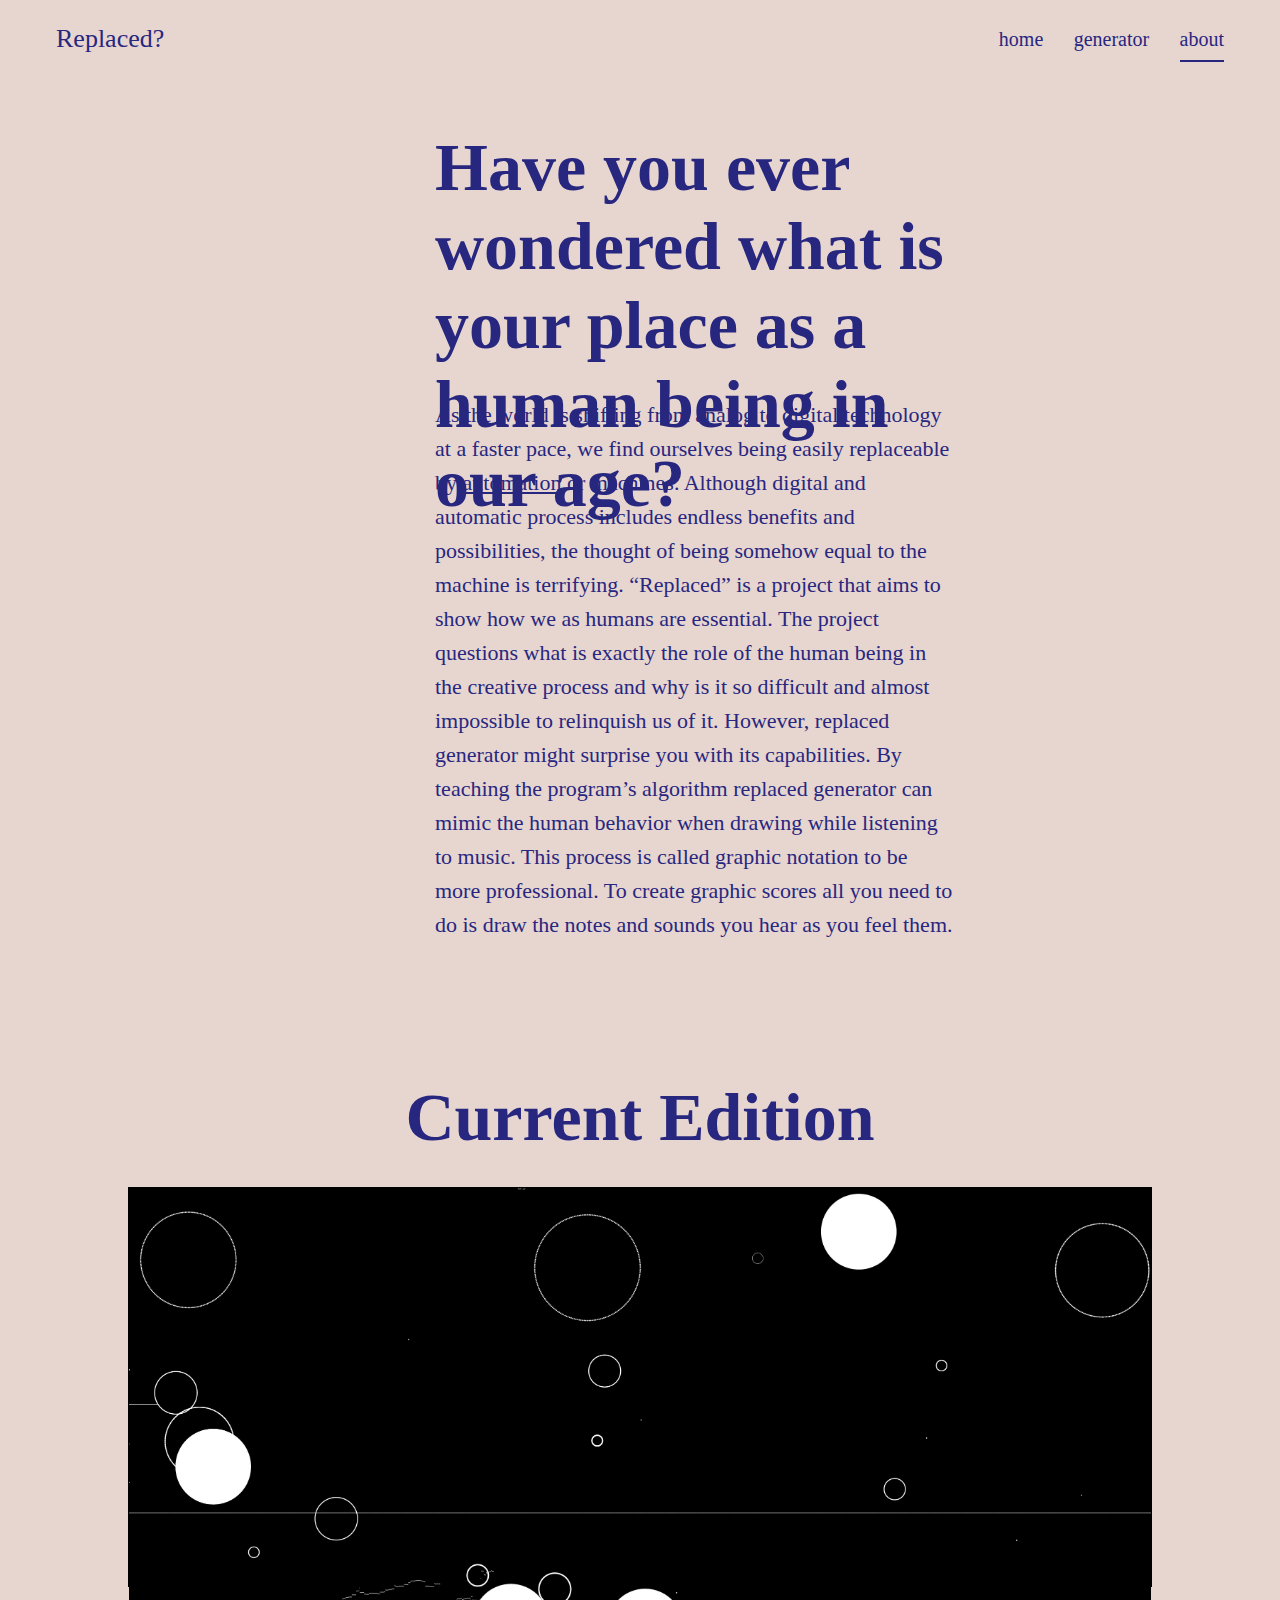
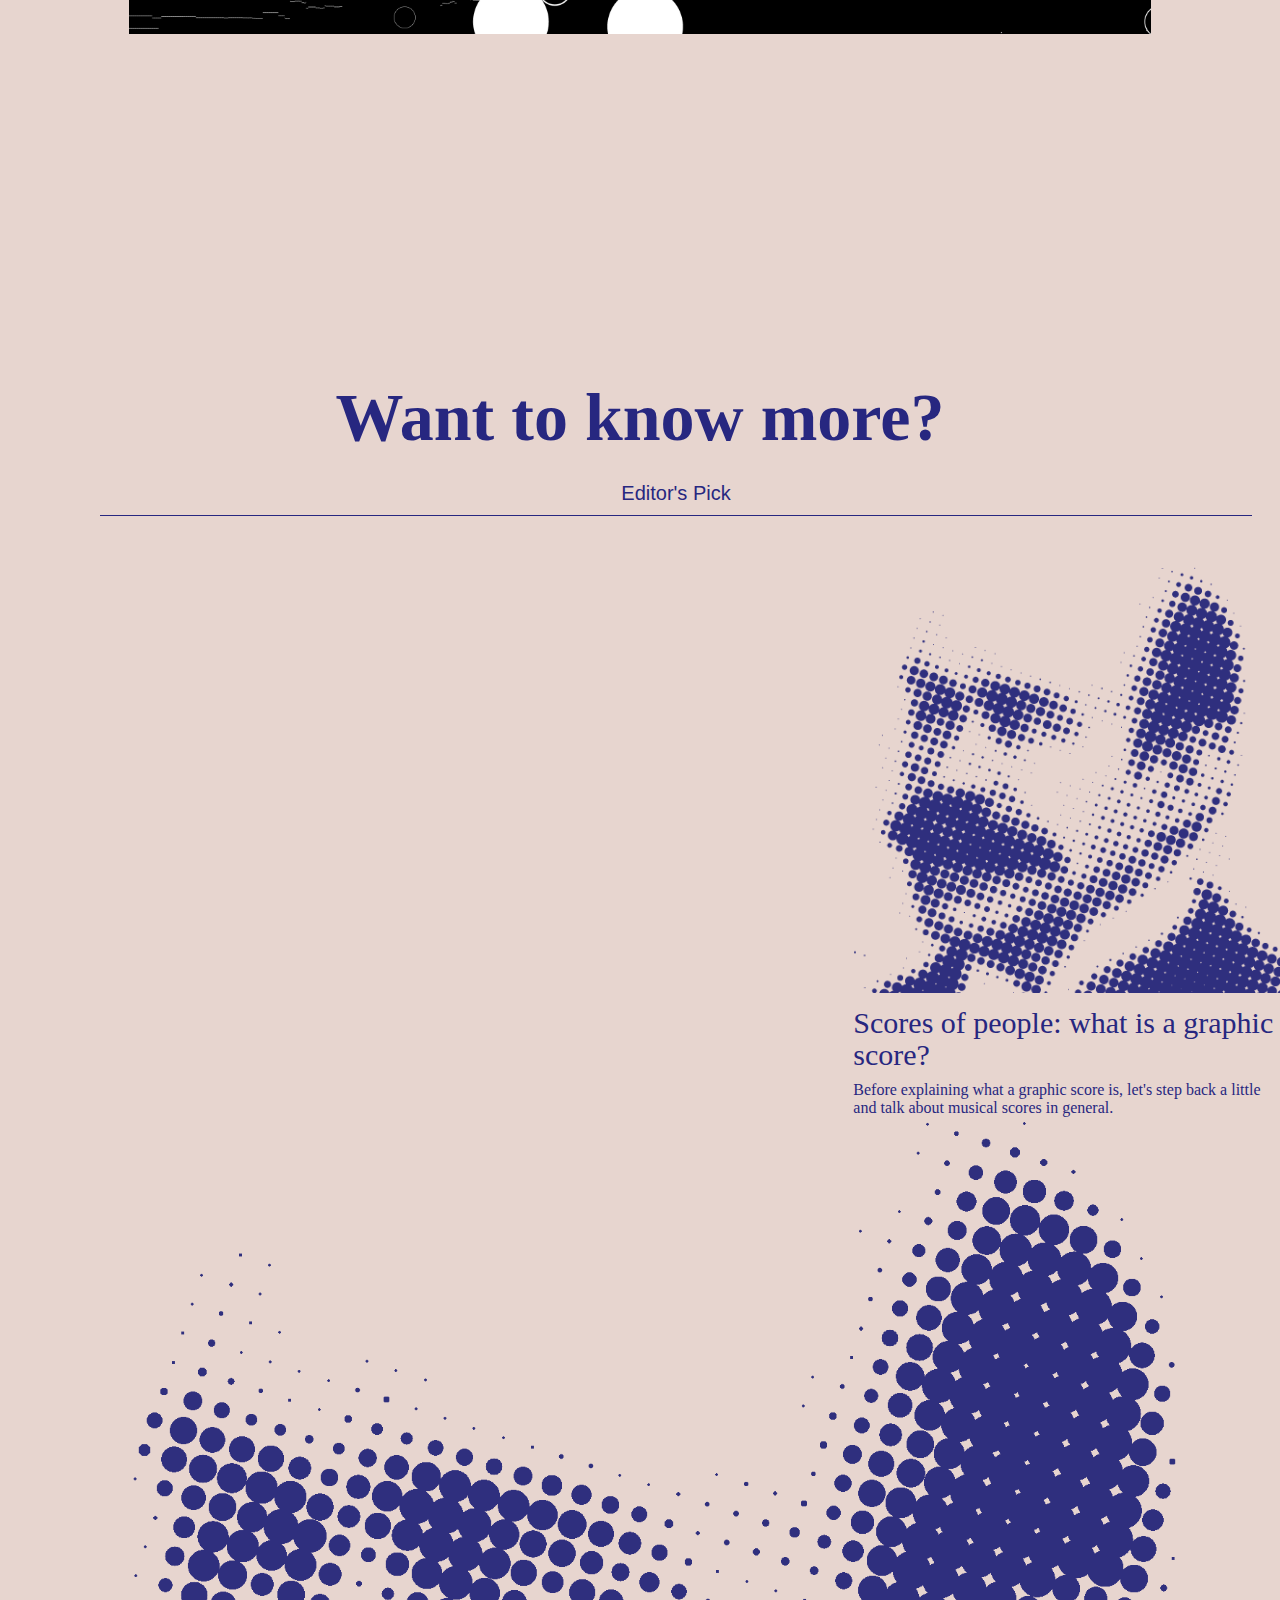
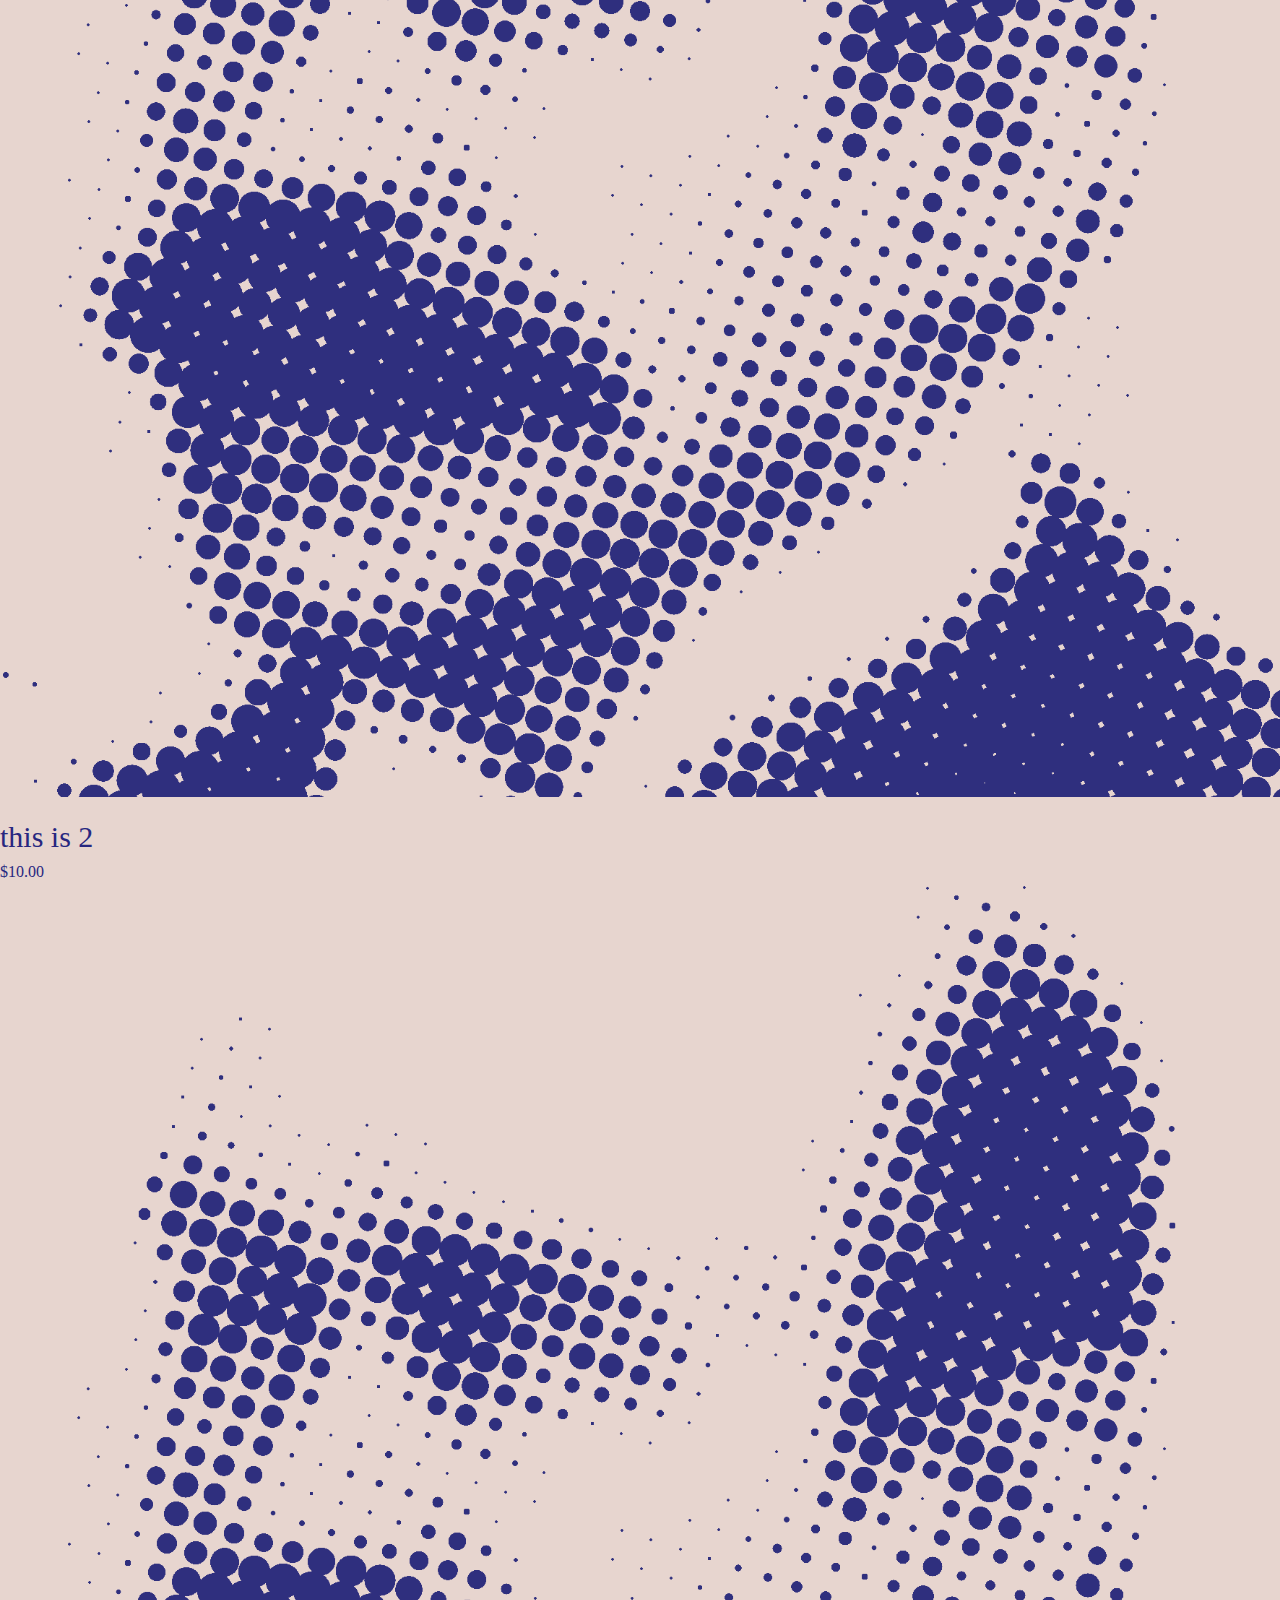
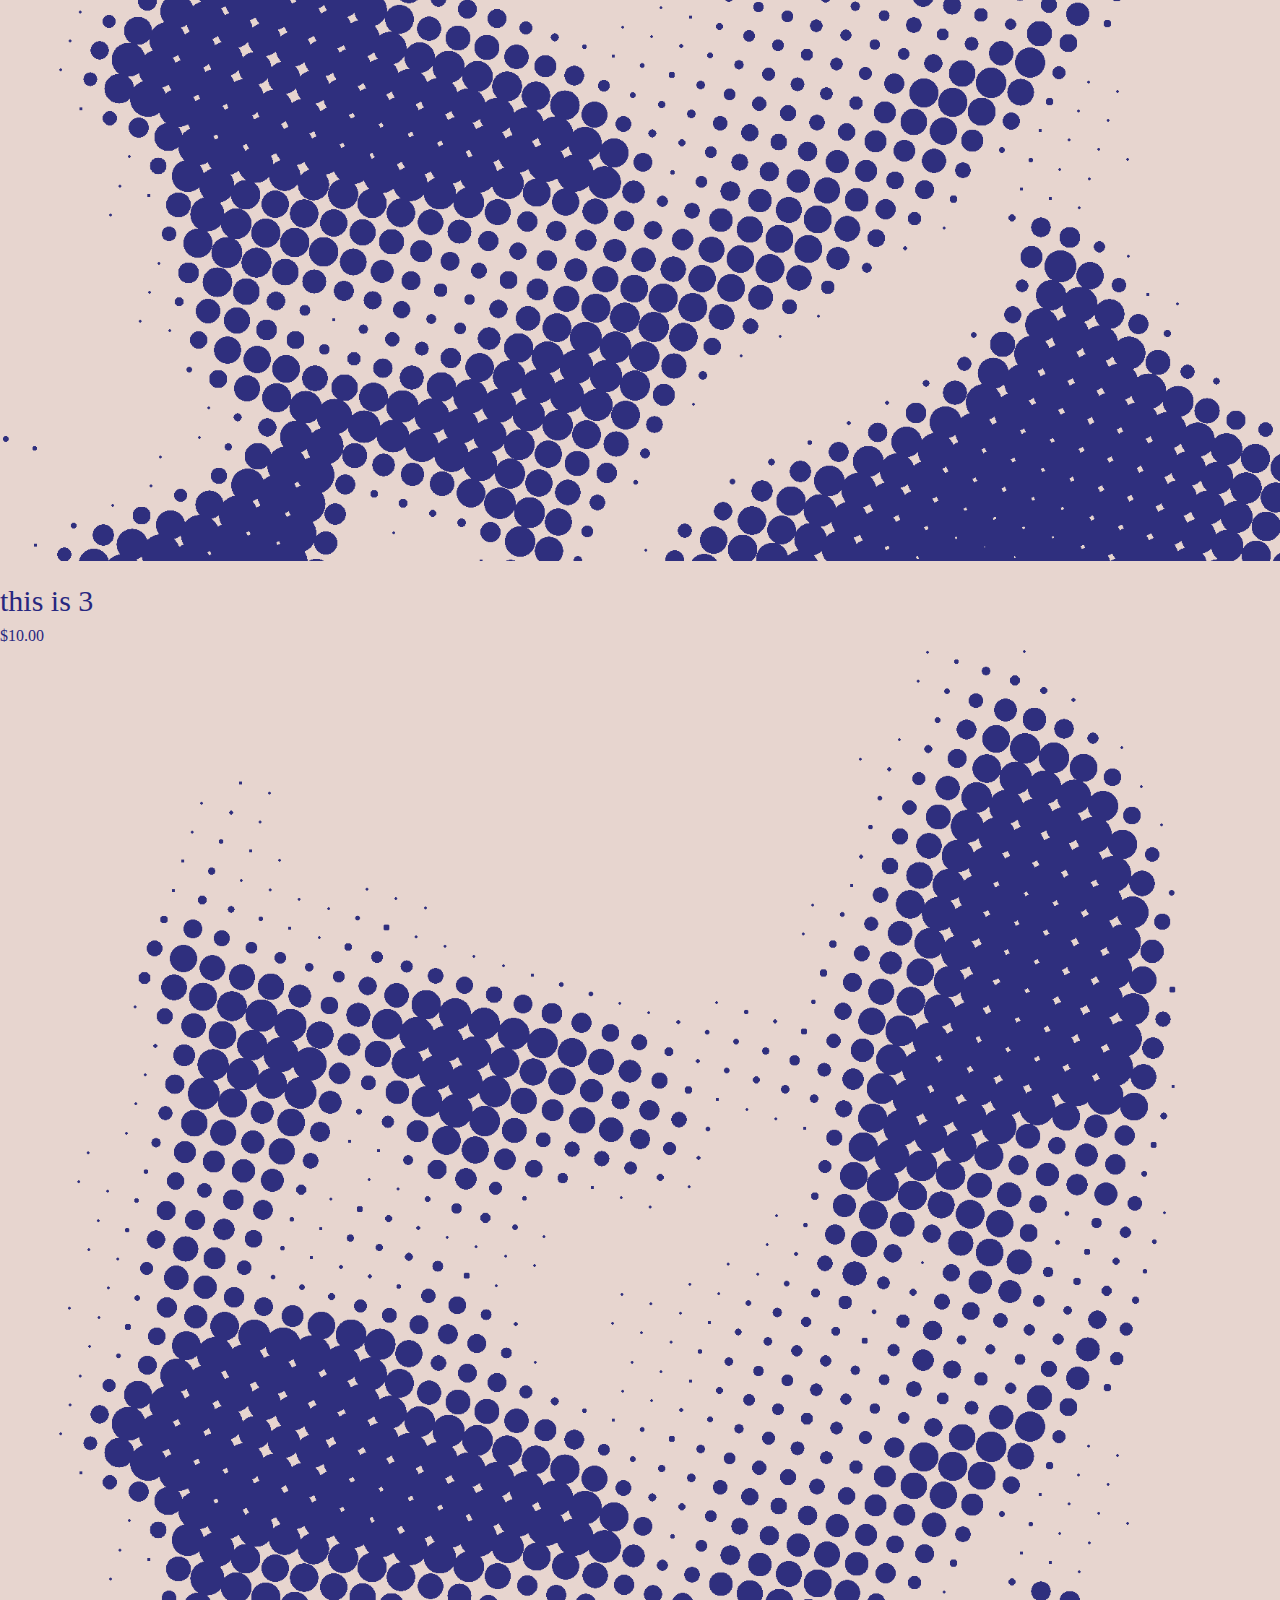
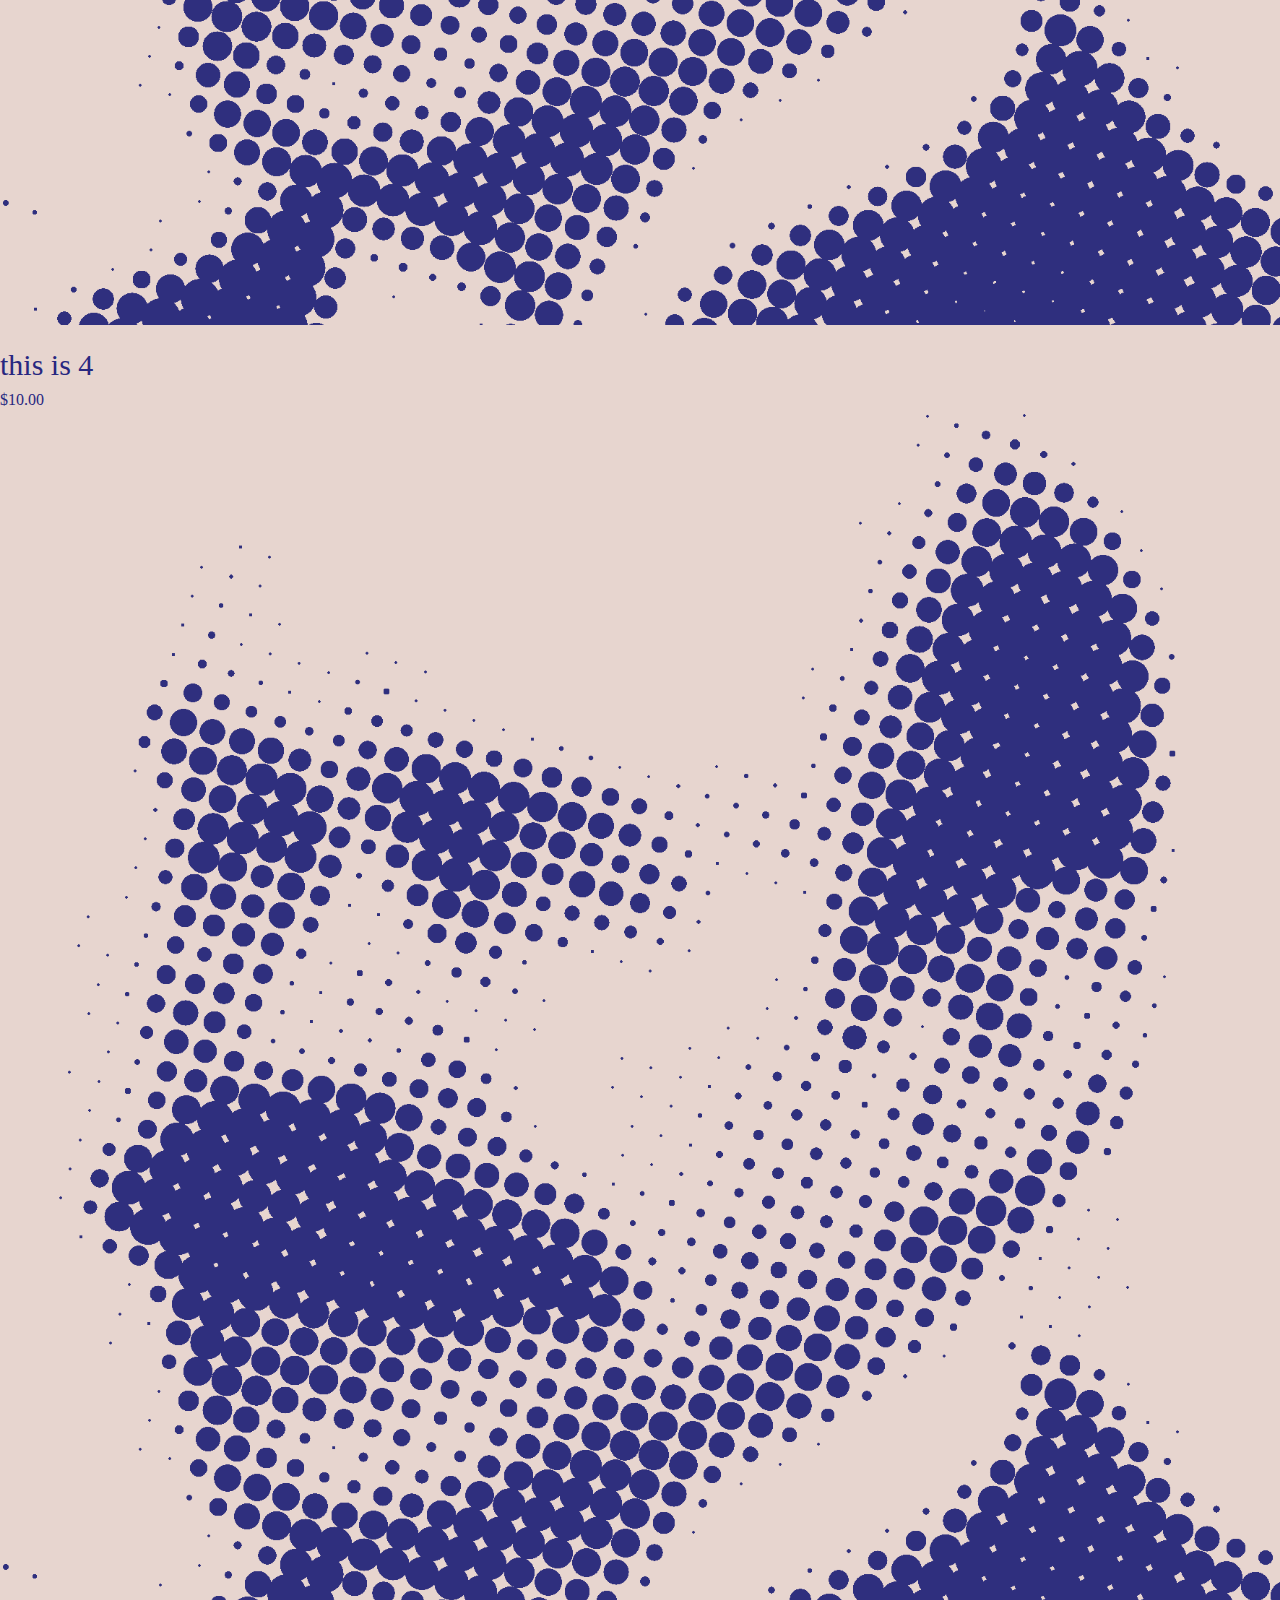
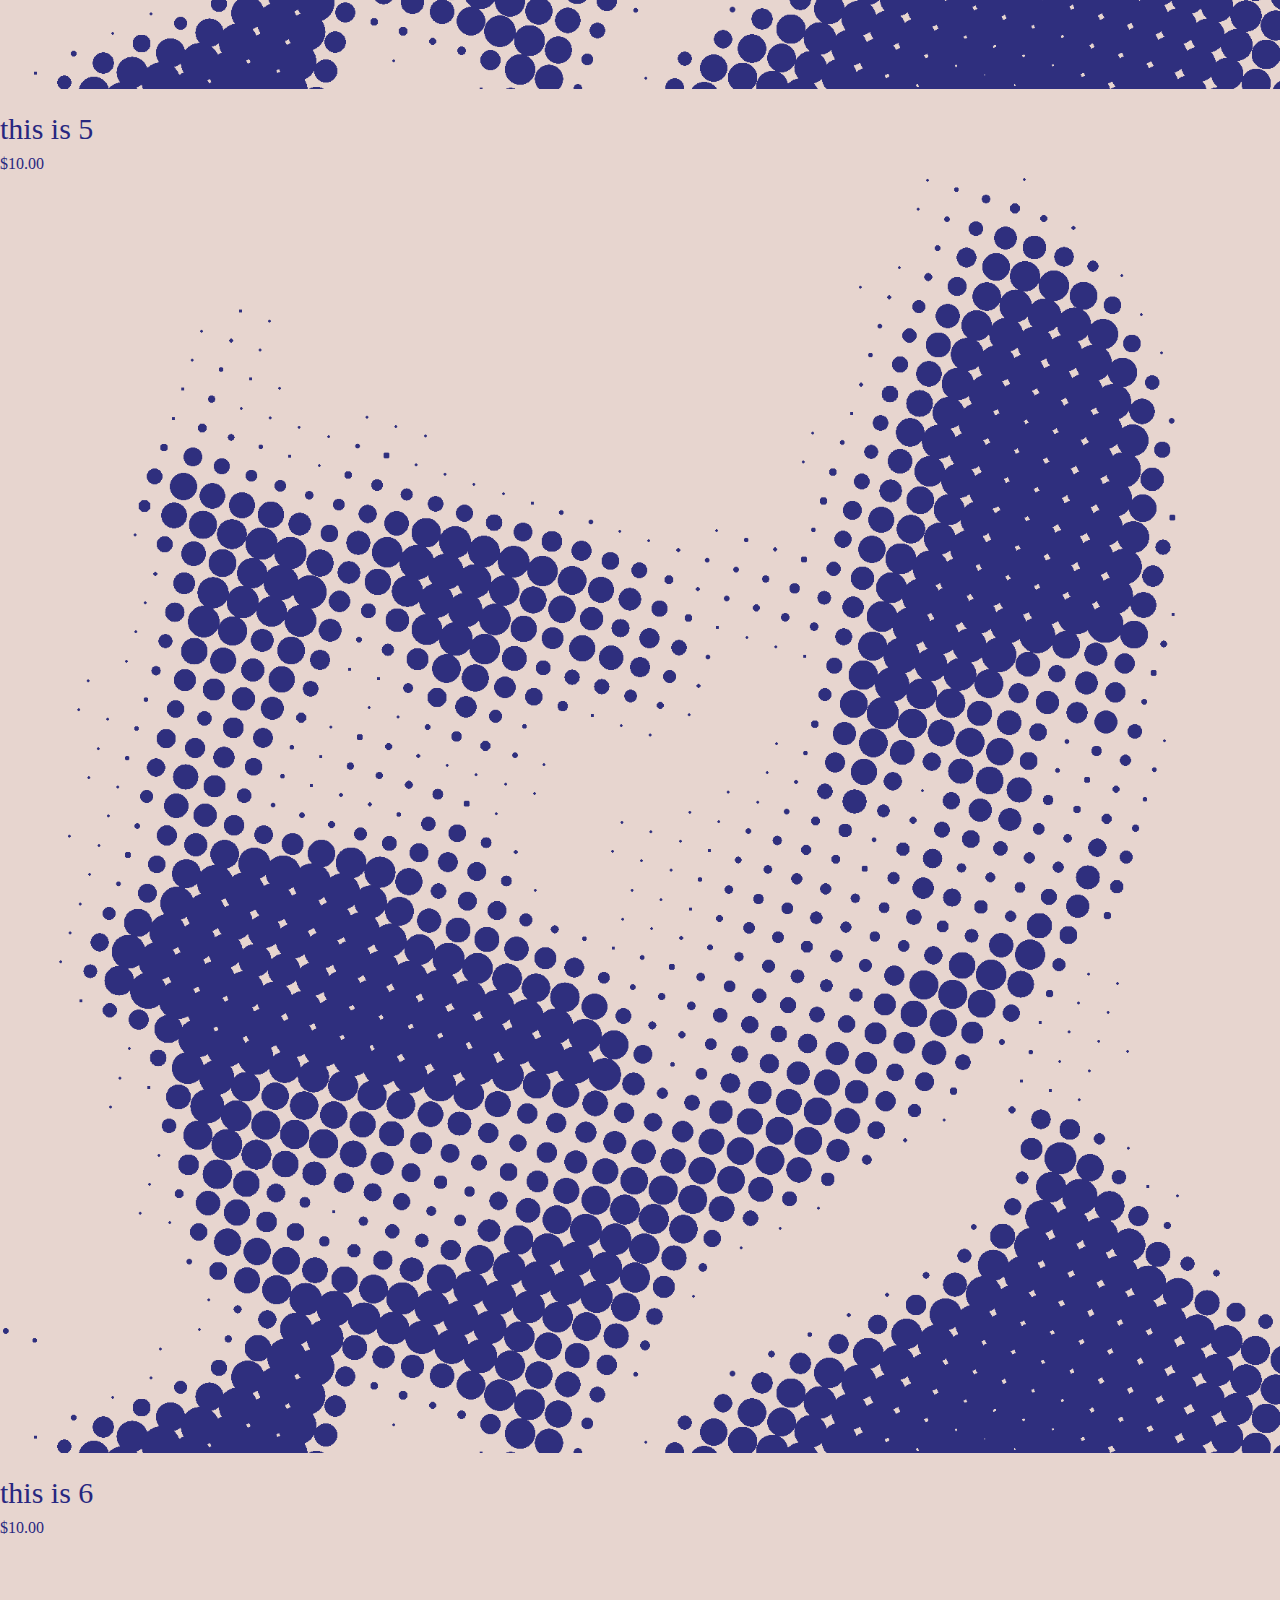
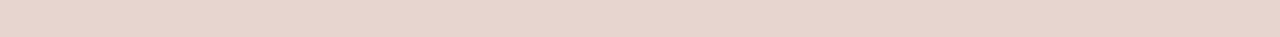
==== about.html @ 5e77e871 "version 2.2" ====
<!DOCTYPE html>
<html lang="en">

<head>
  <meta charset="UTF-8">
  <meta http-equiv="X-UA-Compatible" content="IE=edge">
  <meta name="viewport" content="width=device-width, initial-scale=1.0">
  <title>Replaced</title>
  <link rel="stylesheet" type="text/css" href="style/style.css">
  <link rel="stylesheet" type="text/css" href="style/about.css">
  <link rel="shortcut icon" type="image/jpg" href="favicon.jpg" />


</head>

<body>
  <nav>
    <h1>Replaced?</h1>

    <ul class="navigation">
      <li><a href="index.html" class="nav-link">home</a></li>
      <li><a href="generator.html" class="nav-link">generator</a></li>
      <li><a href="about.html" class="nav-link active-link">about</a></li>

    </ul>
  </nav>

  <main>
    <h1>Have you ever wondered what is your place as a human being in our age?</h1>
    <p>As the world is shifting from analog to digital technology at a faster pace, we find ourselves being easily
      replaceable by <span class="name-walter" onmouseover="onWalterHover()"
        onmouseout="onWalterOut()">automation</span> or machines. Although digital and automatic process includes
      endless benefits and possibilities, the thought of being somehow equal to the machine is terrifying. “Replaced” is
      a project that aims to show how we as humans are essential. The project questions what is exactly the role of the
      human being in the creative process and why is it so difficult and almost impossible to relinquish us of it.
      However, replaced generator might surprise you with its capabilities. By teaching the program’s algorithm replaced
      generator can mimic the human behavior when drawing while listening to music. This process is called graphic
      notation to be more professional. To create graphic scores all you need to do is draw the notes and sounds you
      hear as you feel them.
    </p>
    <div class="modal walter-modal">
      <img src="img/automation.png" />
      <h2>Automation</h2>
      <p class="test">Automation describes a wide range of technologies that reduce human intervention in processes.
        Human intervention is reduced by predetermining decision criteria, subprocess relationships, and related actions
        — and embodying those predeterminations in machines.</p>
    </div>
  </main>

  <main class="section-edition">
    <h1>Current Edition</h1>
    <div class="edition-img-container">
      <img src="img/score.jpg" />
    </div>
  </main>

  <section>
    <h1>Want to know more?</h1>


    <h1 class="editor-content">Editor's Pick</h1>
    <div class="collection">
      <div class="product product1">
        <img src="img/walter.png" />
        <div class="product__name">
          <p>
            <a href="#">Scores of people: what is a graphic score?</a>
          </p>
        </div>
        <div class="product__price">
          <p>Before explaining what a graphic score is, let's step back a little and talk about musical scores in
            general.
        </div>
      </div>
    </div>

    <div class="product product2">
      <a class="product-image"> <img src="img/walter.png" /></a>
      <div class="product__name">
        <p>
          <a href="#">this is 2</a>
        </p>
      </div>
      <div class="product__price">
        <p>$10.00</p>
      </div>
    </div>
    </div>

    <div class="product product3">
      <a class="product-image"> <img src="img/walter.png" /></a>
      <div class="product__name">
        <p>
          <a href="#">this is 3</a>
        </p>
      </div>
      <div class="product__price">
        <p>$10.00</p>
      </div>
    </div>

    </div>

    <div class="product product4">
      <a class="product-image"> <img src="img/walter.png" /></a>
      <div class="product__name">
        <p>
          <a href="#">this is 4</a>
        </p>
      </div>
      <div class="product__price">
        <p>$10.00</p>
      </div>
    </div>
    </div>

    <div class="product product5">
      <a class="product-image"> <img src="img/walter.png" /></a>
      <div class="product__name">
        <p>
          <a href="#">this is 5</a>
        </p>
      </div>
      <div class="product__price">
        <p>$10.00</p>
      </div>
    </div>

    </div>
    <div class="product product6">
      <a class="product-image"> <img src="img/walter.png" /></a>
      <div class="product__name">
        <p>
          <a href="#">this is 6</a>
        </p>
      </div>
      <div class="product__price">
        <p>$10.00</p>

      </div>
    </div>
  </section>

  <script>
    function onWalterHover() {
      const elWalter = document.querySelector('.walter-modal')
      elWalter.classList.add('modal-show')
    }

    function onWalterOut() {
      const elWalter = document.querySelector('.walter-modal')
      elWalter.classList.remove('modal-show')
    }
  </script>

</body>

</html>
---- style/style.css ----
@font-face {
  font-family: ArbelG-Regular;
  src: url(../font/ArbelG-Regular.otf)
}

* {
  margin: 0;
  padding: 0;
  box-sizing: border-box;
}

body {
  font-family: ArbelG-Regular;
  width: 100%;
}

/* Remove scrollbar space */
::-webkit-scrollbar {
  width: 0;
  background: transparent;
}

html {
  scroll-behavior: smooth;
}

body {
  width: 100%;
  font-family: ArbelG-Regular;
}

ul {
  list-style-type: none;
}

.nav-link {
  text-decoration: none;
  padding-bottom: 10px;
  color: hsl(0, 0%, 100%);
}

.nav-link:hover {
  color: hsl(0, 0%, 100%);
  /* text-decoration: underline; */
  border-bottom: 2px solid;

}

.active-link {
  /* text-decoration: underline; */
  border-bottom: 2px solid;

  cursor: default;
}

nav {
  position: sticky;
  font-size: 20px;
  z-index: 1;

  top: 0;
  left: 0;
  z-index: 1;
  display: flex;
  align-items: center;
  justify-content: space-between;
  padding: 1.5rem 3.5rem;
  background-color: rgba(0, 0, 0, 0.8);
}

nav h1 {
  font-size: 26px;
  color: rgb(255, 255, 255);
  font-weight: 400;
}

nav ul {
  display: flex;
  gap: 1.9rem;
}
---- style/about.css ----
@font-face {
  font-family: ArbelG-Regular;
  src: url(../font/ArbelG-Regular.otf)
}

* {
  margin: 0;
  padding: 0;
}

body {
  background-color: #e7d5cf;
  color: #272780;

  width: 100%;
  height: 100%;

  font-family: ArbelG-Regular;
  font-size: 16px;
  font-weight: normal;
  padding-bottom: 100px;
}

/* scrollbar width */
::-webkit-scrollbar {
  width: 13px;
}

::-webkit-scrollbar-track {
  background: #e9c4b9;

}

/* Handle */
::-webkit-scrollbar-thumb {
  background: #e4af9d;
  border-radius: 20px;

}

/* Handle on hover */
::-webkit-scrollbar-thumb:hover {
  background: #d68367;
}

nav {
  background-color: #e7d5cf;

}

nav h1, .nav-link {
  color: #272780;
}

.nav-link:hover {
  color: #272780;
  /* text-decoration: underline; */
}

main {
  width: 100%;
  height: 100vh;
  margin-top: 50px;
  display: grid;

  grid-template-columns: repeat(12, 1fr);
  grid-template-rows: 270px 1fr;
  /* grid-template-rows: 190px 1fr; */

  /* background-color: tomato; */
  column-gap: 25px;
}

main h1 {
  grid-column: 5/10;
  grid-row: 1/2;
  font-family: 'Crimson Pro', serif;
  font-size: 68px;
}

.editor-content {
  text-align: center;
  margin-left: 100px;
  margin-top: 25px;
  width: 90%;
  font-family: ff-basic-gothic-pro, sans-serif;
  font-weight: 100;
  font-style: normal;
  font-size: 20px;
  padding-bottom: 10px;
  border-bottom: 1px solid;
}

section h1 {
  text-align: center;
  font-family: 'Crimson Pro', serif;
  font-size: 68px;

}

main p {
  grid-column: 5/10;
  grid-row: 2/3;
  font-size: 1.375rem;
  line-height: 2.125rem;

}

.name-walter {
  text-decoration: underline;
  font-size: 1.375rem;
  line-height: 2.125rem;
}


.walter-modal {
  grid-column: 3/5;
  grid-row: 1/3;
  display: none;
  height: 500px;
  /* background-color: red; */
}

.walter-modal h2 {
  margin: 12px 0;
  text-decoration: underline;
}

.walter-modal img {
  width: 100%;
  margin-top: 1rem;
}


/* Example using .modal class this time */
.modal p {
  font-size: 1.125rem;
  line-height: 1.5rem;
}

.modal-show {
  display: block;
}

.collection {
  width: 100%;
  margin-top: 50px;
  display: grid;
  /* grid-auto-columns: max-content;
  grid-auto-flow: dense;
  grid-auto-rows: minmax(100px, auto); */
  grid-template-columns: repeat(3, 1fr);
  /* grid-template-rows: 200px 1fr; */
  /* grid-template-rows: minmax(); */
  grid-gap: 25px;
}

.product img {
  width: 100%;
}

section p {
  margin-top: 10px;
  text-decoration: none;
  color: #272780;
}

section p a {
  font-family: 'Crimson Pro', serif;
  margin-top: 0px;
  font-size: 30px;
  text-decoration: none;
  color: #272780;
  line-height: 2rem;
}

.section-edition {
  display: flex;
  flex-direction: column;
  /* justify-content: center; */
  align-items: center;

}

.section-edition h1 {
  margin-bottom: 30px;
}

.edition-img-container {
  width: 80%;
  height: 400px;
  border: black solid 1px;
}

.section-edition img {
  width: 100%;
  object-fit: cover;
}

.product-image img {
  width: 100%;
  margin-bottom: 10px;
}

.product {
  grid-row: span 1;
  grid-column: span 1;
  width: 100%;
}

.product1 {
  grid-column: 3/5;
  grid-row: 1/3;
}

.product2 {
  grid-column: 6/8;
  grid-row: 1/3;
}

.product3 {
  grid-column: 9/11;
  grid-row: 1/3;
}

.product4 {
  grid-column: 3/5;
  grid-row: 3/5;
}

.product5 {
  grid-column: 6/8;
  grid-row: 3/5;
}

.product6 {
  grid-column: 9/11;
  grid-row: 3/5;
}
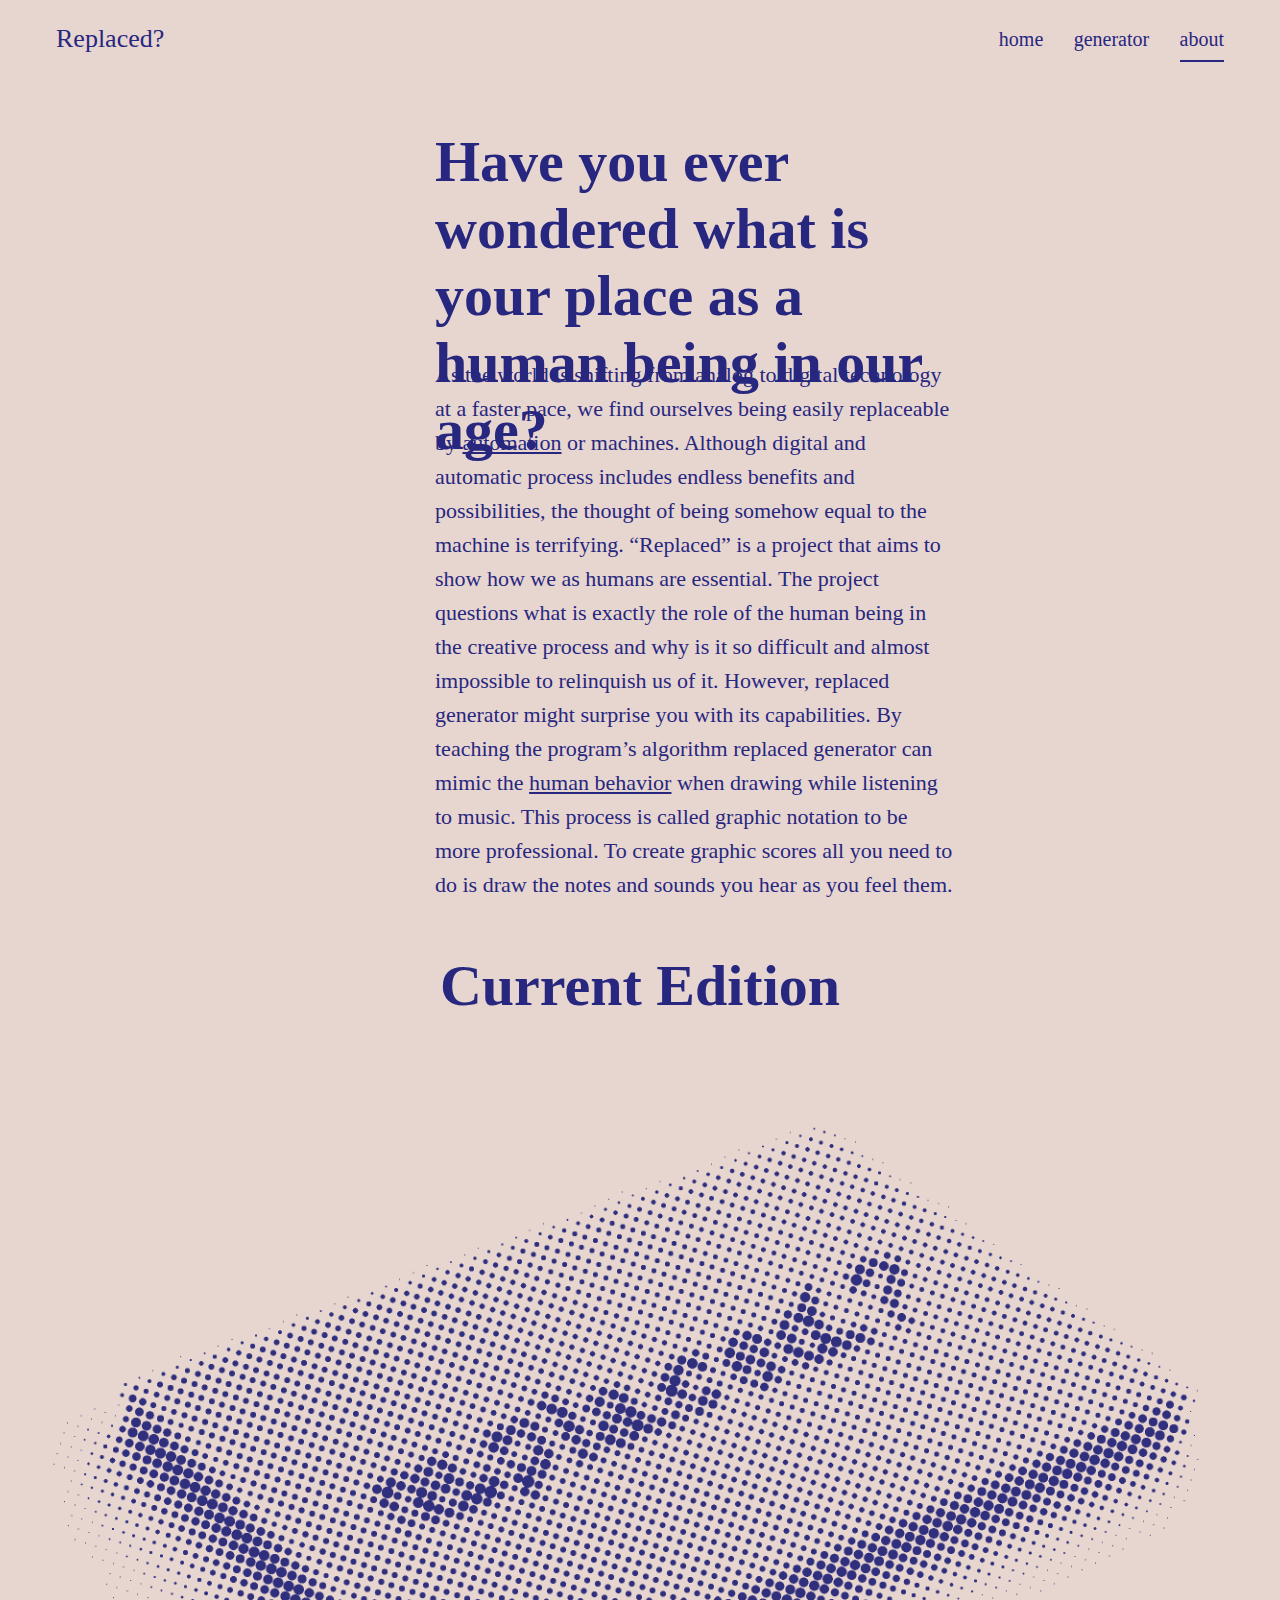
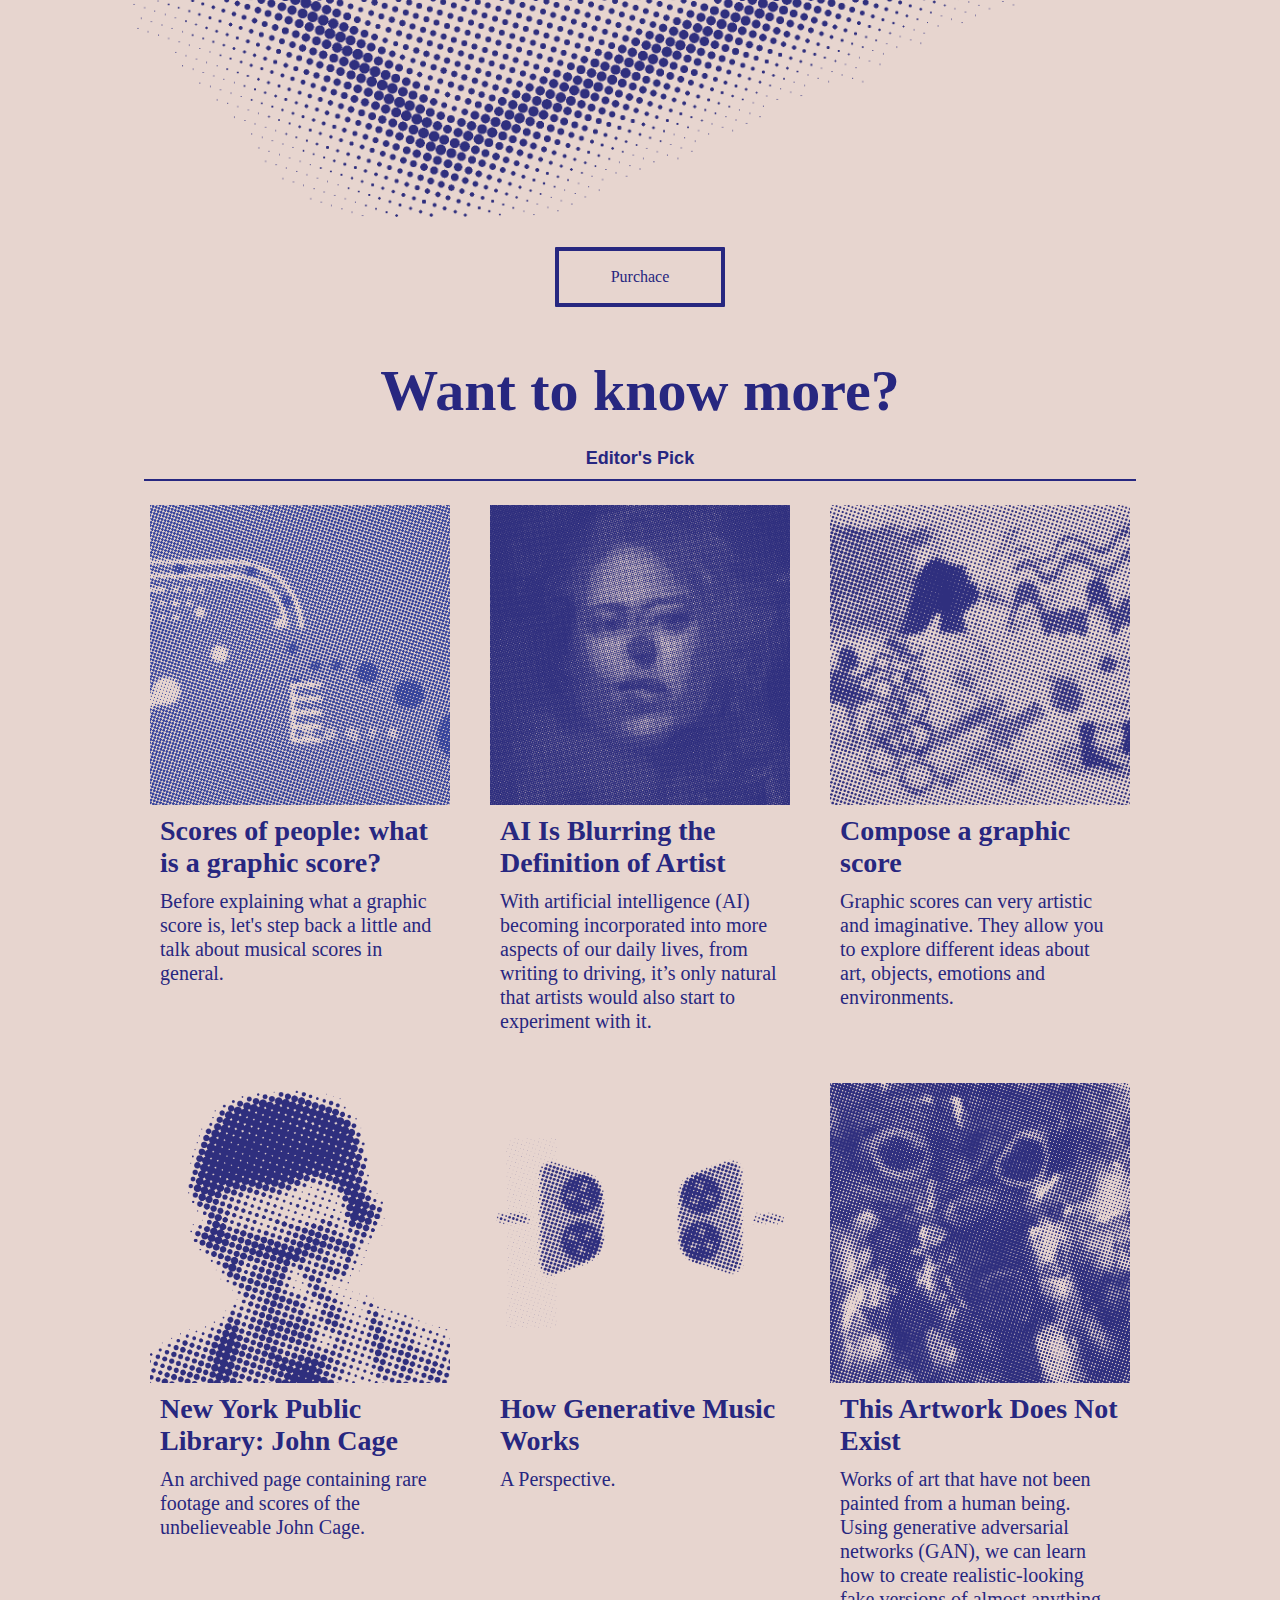
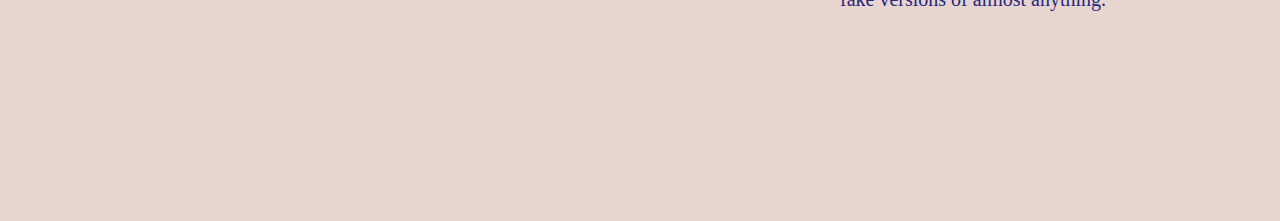
==== commit 240c7584: "update" ====
--- a/about.html
+++ b/about.html
@@ -5,12 +5,10 @@
   <meta charset="UTF-8">
   <meta http-equiv="X-UA-Compatible" content="IE=edge">
   <meta name="viewport" content="width=device-width, initial-scale=1.0">
-  <title>Replaced</title>
   <link rel="stylesheet" type="text/css" href="style/style.css">
   <link rel="stylesheet" type="text/css" href="style/about.css">
   <link rel="shortcut icon" type="image/jpg" href="favicon.jpg" />
-
-
+  <title>Replaced</title>
 </head>
 
 <body>
@@ -21,125 +19,114 @@
       <li><a href="index.html" class="nav-link">home</a></li>
       <li><a href="generator.html" class="nav-link">generator</a></li>
       <li><a href="about.html" class="nav-link active-link">about</a></li>
-
     </ul>
   </nav>
 
-  <main>
-    <h1>Have you ever wondered what is your place as a human being in our age?</h1>
-    <p>As the world is shifting from analog to digital technology at a faster pace, we find ourselves being easily
-      replaceable by <span class="name-walter" onmouseover="onWalterHover()"
-        onmouseout="onWalterOut()">automation</span> or machines. Although digital and automatic process includes
-      endless benefits and possibilities, the thought of being somehow equal to the machine is terrifying. “Replaced” is
-      a project that aims to show how we as humans are essential. The project questions what is exactly the role of the
-      human being in the creative process and why is it so difficult and almost impossible to relinquish us of it.
-      However, replaced generator might surprise you with its capabilities. By teaching the program’s algorithm replaced
-      generator can mimic the human behavior when drawing while listening to music. This process is called graphic
-      notation to be more professional. To create graphic scores all you need to do is draw the notes and sounds you
-      hear as you feel them.
-    </p>
-    <div class="modal walter-modal">
-      <img src="img/automation.png" />
-      <h2>Automation</h2>
-      <p class="test">Automation describes a wide range of technologies that reduce human intervention in processes.
-        Human intervention is reduced by predetermining decision criteria, subprocess relationships, and related actions
-        — and embodying those predeterminations in machines.</p>
-    </div>
+  <main class="main-container">
+    <section class="section-1">
+      <h1>Have you ever wondered what is your place as a human being in our age?</h1>
+      <p>As the world is shifting from analog to digital technology at a faster pace, we find ourselves being easily
+        replaceable by <span class="name-walter" onmouseover="onWalterHover()"
+          onmouseout="onWalterOut()">automation</span> or machines. Although digital and automatic process includes
+        endless benefits and possibilities, the thought of being somehow equal to the machine is terrifying. “Replaced”
+        is
+        a project that aims to show how we as humans are essential. The project questions what is exactly the role of
+        the
+        human being in the creative process and why is it so difficult and almost impossible to relinquish us of it.
+        However, replaced generator might surprise you with its capabilities. By teaching the program’s algorithm
+        replaced
+        generator can mimic the <span class="name-walter" onmouseover="onHumanHover()"
+        onmouseout="onHumanOut()">human behavior</span> when drawing while listening to music. This process is called graphic
+        notation to be more professional. To create graphic scores all you need to do is draw the notes and sounds you
+        hear as you feel them.
+      </p>
+      <div class="modal walter-modal">
+        <img src="img/automation.png" />
+        <h2>Automation</h2>
+        <p class="test">Automation describes a wide range of technologies that reduce human intervention in processes.
+          Human intervention is reduced by predetermining decision criteria, subprocess relationships, and related
+          actions
+          — and embodying those predeterminations in machines.</p>
+      </div>
+
+      <div class="modal human-modal">
+        <img src="img/modal-2.png" />
+        <h2>Human Behavior</h2>
+        <p class="test">Behavior is also driven, in part, by thoughts and feelings, which provide insight into individual psyche, revealing such things as attitudes and values. Human behavior is shaped by psychological traits, as personality types vary from person to person, producing different actions and behavior.</p>
+      </div>
+
+
+
+    </section>
+
+    <section class="section-2">
+      <h1>Current Edition</h1>
+      <img src="img/mockup.png"/>
+      <button class="btn-purchase" type="button">Purchace</button>
+
+    </section>
+
+    <section class="section-3">
+      <div class="section-3-title">
+        <h1>Want to know more?</h1>
+        <h2 class="editor-content">Editor's Pick</h2>
+      </div>
+
+      <div class="collection">
+
+        <a class="item item-1" href="https://moogiewonderland.co.uk/scores-of-people-what-is-a-graphic-score/" target="blank">
+          <img src="img/item-1.png" />
+          <div class="item-info">
+            <h3>Scores of people: what is a graphic score?</h3>
+            <p>Before explaining what a graphic score is, let's step back a little and talk about musical scores in
+              general.</p>
+          </div>
+        </a>
+
+        <a class="item item-2" href="https://www.americanscientist.org/article/ai-is-blurring-the-definition-of-artist" target="blank">
+          <img src="img/item-2.png" />
+          <div class="item-info">
+            <h3>AI Is Blurring the Definition of Artist</h3>
+            <p>With artificial intelligence (AI) becoming incorporated into more aspects of our daily lives, from writing to driving, it’s only natural that artists would also start to experiment with it.</p>
+          </div>
+        </a>
+
+        <a class="item item-3" href="https://www.schoolofnoise.com/global-graphic-score-project/compose-a-graphic-score/" target="blank">
+          <img src="img/item-3.png" />
+          <div class="item-info">
+            <h3>Compose a graphic score</h3>
+            <p>Graphic scores can very artistic and imaginative. They allow you to explore different ideas about art, objects, emotions and environments.</p>
+          </div>
+        </a>
+
+        <a class="item item-4" href="https://wayback.archive-it.org/11788/20200107160836/http://exhibitions.nypl.org/johncage/" target="blank">
+          <img src="img/item-4.png" />
+          <div class="item-info">
+            <h3> New York Public Library: John Cage</h3>
+            <p>An archived page containing rare footage and scores of the unbelieveable John Cage.</p>
+          </div>
+        </a>
+
+        <a class="item item-5" href="https://teropa.info/loop/#/markovplayer" target="blank">
+          <img src="img/item-5.png" />
+          <div class="item-info">
+            <h3>How Generative Music Works</h3>
+            <p>A Perspective.</p>
+          </div>
+        </a>
+
+        <a class="item item-6" href="https://thisartworkdoesnotexist.com/" target="blank">
+          <img src="img/item-6.png" />
+          <div class="item-info">
+            <h3>This Artwork Does Not Exist</h3>
+            <p>Works of art that have not been painted from a human being. Using generative adversarial networks (GAN), we can learn how to create realistic-looking fake versions of almost anything.</p>
+          </div>
+        </a>
+
+      </div>
+    </section>
   </main>
 
-  <main class="section-edition">
-    <h1>Current Edition</h1>
-    <div class="edition-img-container">
-      <img src="img/score.jpg" />
-    </div>
-  </main>
-
-  <section>
-    <h1>Want to know more?</h1>
-
-
-    <h1 class="editor-content">Editor's Pick</h1>
-    <div class="collection">
-      <div class="product product1">
-        <img src="img/walter.png" />
-        <div class="product__name">
-          <p>
-            <a href="#">Scores of people: what is a graphic score?</a>
-          </p>
-        </div>
-        <div class="product__price">
-          <p>Before explaining what a graphic score is, let's step back a little and talk about musical scores in
-            general.
-        </div>
-      </div>
-    </div>
-
-    <div class="product product2">
-      <a class="product-image"> <img src="img/walter.png" /></a>
-      <div class="product__name">
-        <p>
-          <a href="#">this is 2</a>
-        </p>
-      </div>
-      <div class="product__price">
-        <p>$10.00</p>
-      </div>
-    </div>
-    </div>
-
-    <div class="product product3">
-      <a class="product-image"> <img src="img/walter.png" /></a>
-      <div class="product__name">
-        <p>
-          <a href="#">this is 3</a>
-        </p>
-      </div>
-      <div class="product__price">
-        <p>$10.00</p>
-      </div>
-    </div>
-
-    </div>
-
-    <div class="product product4">
-      <a class="product-image"> <img src="img/walter.png" /></a>
-      <div class="product__name">
-        <p>
-          <a href="#">this is 4</a>
-        </p>
-      </div>
-      <div class="product__price">
-        <p>$10.00</p>
-      </div>
-    </div>
-    </div>
-
-    <div class="product product5">
-      <a class="product-image"> <img src="img/walter.png" /></a>
-      <div class="product__name">
-        <p>
-          <a href="#">this is 5</a>
-        </p>
-      </div>
-      <div class="product__price">
-        <p>$10.00</p>
-      </div>
-    </div>
-
-    </div>
-    <div class="product product6">
-      <a class="product-image"> <img src="img/walter.png" /></a>
-      <div class="product__name">
-        <p>
-          <a href="#">this is 6</a>
-        </p>
-      </div>
-      <div class="product__price">
-        <p>$10.00</p>
-
-      </div>
-    </div>
-  </section>
 
   <script>
     function onWalterHover() {
@@ -151,6 +138,17 @@
       const elWalter = document.querySelector('.walter-modal')
       elWalter.classList.remove('modal-show')
     }
+
+    function onHumanHover() {
+      const elHuman = document.querySelector('.human-modal')
+      elHuman.classList.add('modal-show')
+    }
+
+    function onHumanOut() {
+      const elHuman = document.querySelector('.human-modal')
+      elHuman.classList.remove('modal-show')
+    }
+
   </script>
 
 </body>
--- a/style/about.css
+++ b/style/about.css
@@ -18,7 +18,7 @@
   font-family: ArbelG-Regular;
   font-size: 16px;
   font-weight: normal;
-  padding-bottom: 100px;
+  padding-bottom: 50px;
 }
 
 /* scrollbar width */
@@ -59,181 +59,200 @@
 
 main {
   width: 100%;
-  height: 100vh;
+  padding-bottom: 100px;
+}
+
+main h1 {
+  font-family: 'Crimson Pro', serif;
+  font-size: 58px;
+}
+
+section {
+  height: 100%;
+  margin-bottom: 50px
+}
+
+/* //////////////////// SECTION 1 //////////////////// */
+
+.section-1 {
   margin-top: 50px;
+
   display: grid;
-
   grid-template-columns: repeat(12, 1fr);
-  grid-template-rows: 270px 1fr;
-  /* grid-template-rows: 190px 1fr; */
-
-  /* background-color: tomato; */
+  grid-template-rows: 230px 1fr;
   column-gap: 25px;
 }
 
-main h1 {
+.section-1 h1 {
   grid-column: 5/10;
   grid-row: 1/2;
+  text-align: start;
+}
+
+.section-1 p {
+  grid-column: 5/10;
+  grid-row: 2/3;
+  font-size: 1.375rem;
+  line-height: 2.125rem;
+
+}
+
+.name-walter {
+  text-decoration: underline;
+  font-size: 1.375rem;
+  line-height: 2.125rem;
+}
+
+
+.modal {
+  grid-column: 3/5;
+  grid-row: 1/3;
+  display: none;
+  height: 500px;
+  /* background-color: red; */
+}
+
+.modal h2 {
+  margin: 12px 0;
+  text-decoration: underline;
+}
+
+.modal img {
+  width: 100%;
+  /* height: 100%; */
+  margin-top: 1rem;
+}
+
+.modal p {
+  font-size: 1.125rem;
+  line-height: 1.5rem;
+}
+
+.modal-show {
+  display: block;
+}
+
+.human-modal {
+  padding-top: 350px;
+}
+/* //////////////////// SECTION 2 //////////////////// */
+.section-2 {
+  display: flex;
+  flex-direction: column;
+  align-items: center;
+}
+
+.section-2 h1 {
+  margin-bottom: 30px;
+}
+
+.section-2 img {
+  width: 1200px;
+  /* height: 450px; */
+
+  object-fit: cover;
+}
+
+.btn-purchase {
+  background-color: #e7d5cf ;
+  border: solid 4px #272780;
+  cursor: pointer;
+  width: 170px;
+  height: 60px;
+
+  font-family: ArbelG-Regular;
+  color: #272780;
+
+  font-size: 16px;
+  padding: 10px 20px;
+
+  border-radius: 1px;
+  transition: all .3s ease-in-out;
+
+  margin-top: 30px;
+}
+
+.btn-purchase:hover {
+  background-color: #272780;
+  color: #e7d5cf;
+
+}
+/* //////////////////// SECTION 3 //////////////////// */
+
+.section-3 {
+  width: 100%;
+  display: flex;
+  flex-direction: column;
+  align-items: center;
+  padding: 0 20px
+}
+
+.section-3-title {
+  text-align: center;
+  width: 80%;
+  border-bottom: solid 2px #272780;
+  padding-bottom: 10px;
+}
+
+.section-3-title h1 { 
+  text-align: center;
+}
+
+.section-3-title h2 {
+  margin-top: 24px;
+  font-family: ff-basic-gothic-pro, sans-serif;
+  font-size: 18px;
+}
+
+.collection {
+  margin-top: 24px;
+  display: grid;
+  /* grid-template-columns: repeat( auto-fit, minmax(300px, 1fr) ); */
+  /* grid-template-columns: repeat(auto-fit, 300px); */
+  grid-template-columns: repeat(3, 300px);
+  gap: 40px;
+  align-self: center;
+}
+
+
+
+.item {
+  width: 300px;
+  display: block;
+  text-decoration: none;
+  color: #272780;
+  cursor: pointer;
+}
+
+.item img {
+  object-fit: cover;
+  width: 100%;
+}
+
+.item-info {
+  padding: 6px 10px 0;
+}
+
+.item-info h3 {
   font-family: 'Crimson Pro', serif;
-  font-size: 68px;
-}
-
-.editor-content {
+  margin-bottom: 10px;
+  font-size: 28px;
+}
+
+.item-info p {
+  font-size: 20px;
+  line-height: 24px;
+  margin-bottom: 10px;
+}
+
+/* .editor-content {
   text-align: center;
   margin-left: 100px;
   margin-top: 25px;
   width: 90%;
-  font-family: ff-basic-gothic-pro, sans-serif;
   font-weight: 100;
   font-style: normal;
   font-size: 20px;
   padding-bottom: 10px;
   border-bottom: 1px solid;
-}
-
-section h1 {
-  text-align: center;
-  font-family: 'Crimson Pro', serif;
-  font-size: 68px;
-
-}
-
-main p {
-  grid-column: 5/10;
-  grid-row: 2/3;
-  font-size: 1.375rem;
-  line-height: 2.125rem;
-
-}
-
-.name-walter {
-  text-decoration: underline;
-  font-size: 1.375rem;
-  line-height: 2.125rem;
-}
-
-
-.walter-modal {
-  grid-column: 3/5;
-  grid-row: 1/3;
-  display: none;
-  height: 500px;
-  /* background-color: red; */
-}
-
-.walter-modal h2 {
-  margin: 12px 0;
-  text-decoration: underline;
-}
-
-.walter-modal img {
-  width: 100%;
-  margin-top: 1rem;
-}
-
-
-/* Example using .modal class this time */
-.modal p {
-  font-size: 1.125rem;
-  line-height: 1.5rem;
-}
-
-.modal-show {
-  display: block;
-}
-
-.collection {
-  width: 100%;
-  margin-top: 50px;
-  display: grid;
-  /* grid-auto-columns: max-content;
-  grid-auto-flow: dense;
-  grid-auto-rows: minmax(100px, auto); */
-  grid-template-columns: repeat(3, 1fr);
-  /* grid-template-rows: 200px 1fr; */
-  /* grid-template-rows: minmax(); */
-  grid-gap: 25px;
-}
-
-.product img {
-  width: 100%;
-}
-
-section p {
-  margin-top: 10px;
-  text-decoration: none;
-  color: #272780;
-}
-
-section p a {
-  font-family: 'Crimson Pro', serif;
-  margin-top: 0px;
-  font-size: 30px;
-  text-decoration: none;
-  color: #272780;
-  line-height: 2rem;
-}
-
-.section-edition {
-  display: flex;
-  flex-direction: column;
-  /* justify-content: center; */
-  align-items: center;
-
-}
-
-.section-edition h1 {
-  margin-bottom: 30px;
-}
-
-.edition-img-container {
-  width: 80%;
-  height: 400px;
-  border: black solid 1px;
-}
-
-.section-edition img {
-  width: 100%;
-  object-fit: cover;
-}
-
-.product-image img {
-  width: 100%;
-  margin-bottom: 10px;
-}
-
-.product {
-  grid-row: span 1;
-  grid-column: span 1;
-  width: 100%;
-}
-
-.product1 {
-  grid-column: 3/5;
-  grid-row: 1/3;
-}
-
-.product2 {
-  grid-column: 6/8;
-  grid-row: 1/3;
-}
-
-.product3 {
-  grid-column: 9/11;
-  grid-row: 1/3;
-}
-
-.product4 {
-  grid-column: 3/5;
-  grid-row: 3/5;
-}
-
-.product5 {
-  grid-column: 6/8;
-  grid-row: 3/5;
-}
-
-.product6 {
-  grid-column: 9/11;
-  grid-row: 3/5;
-}+} */